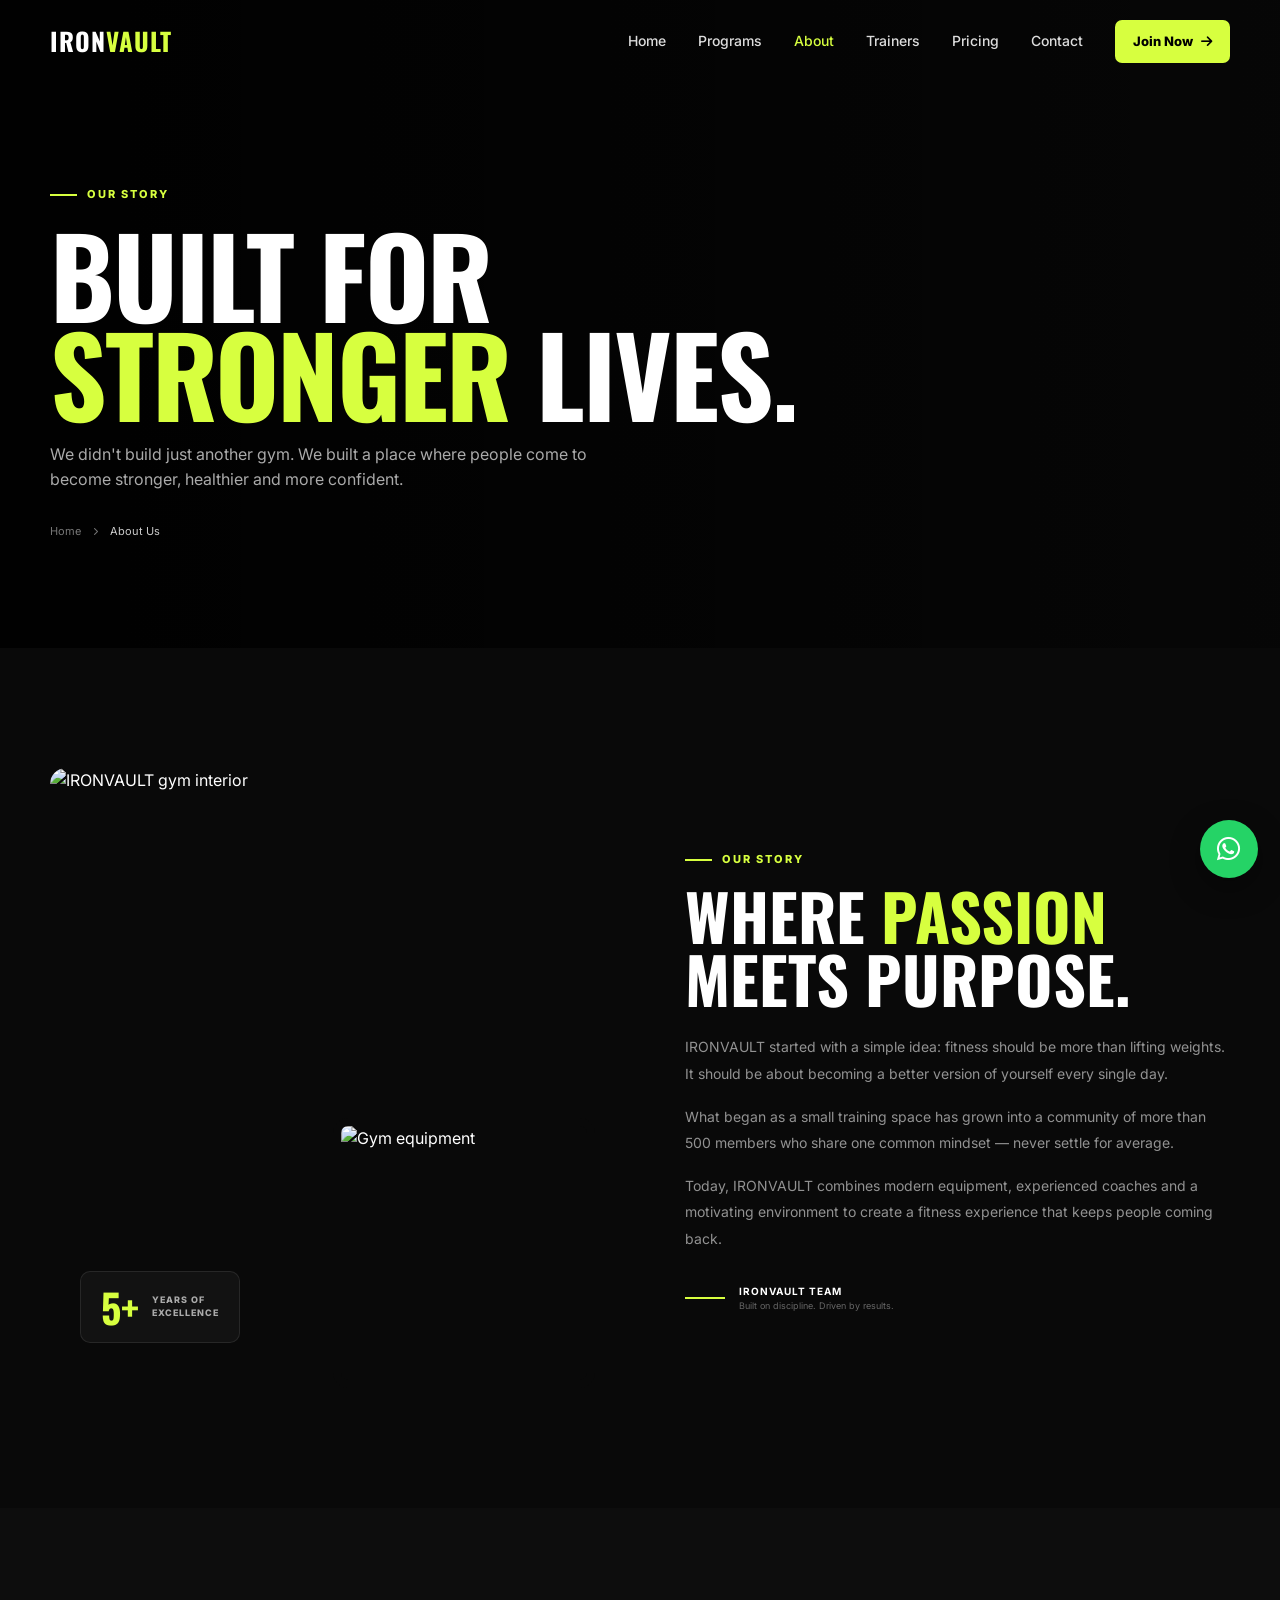
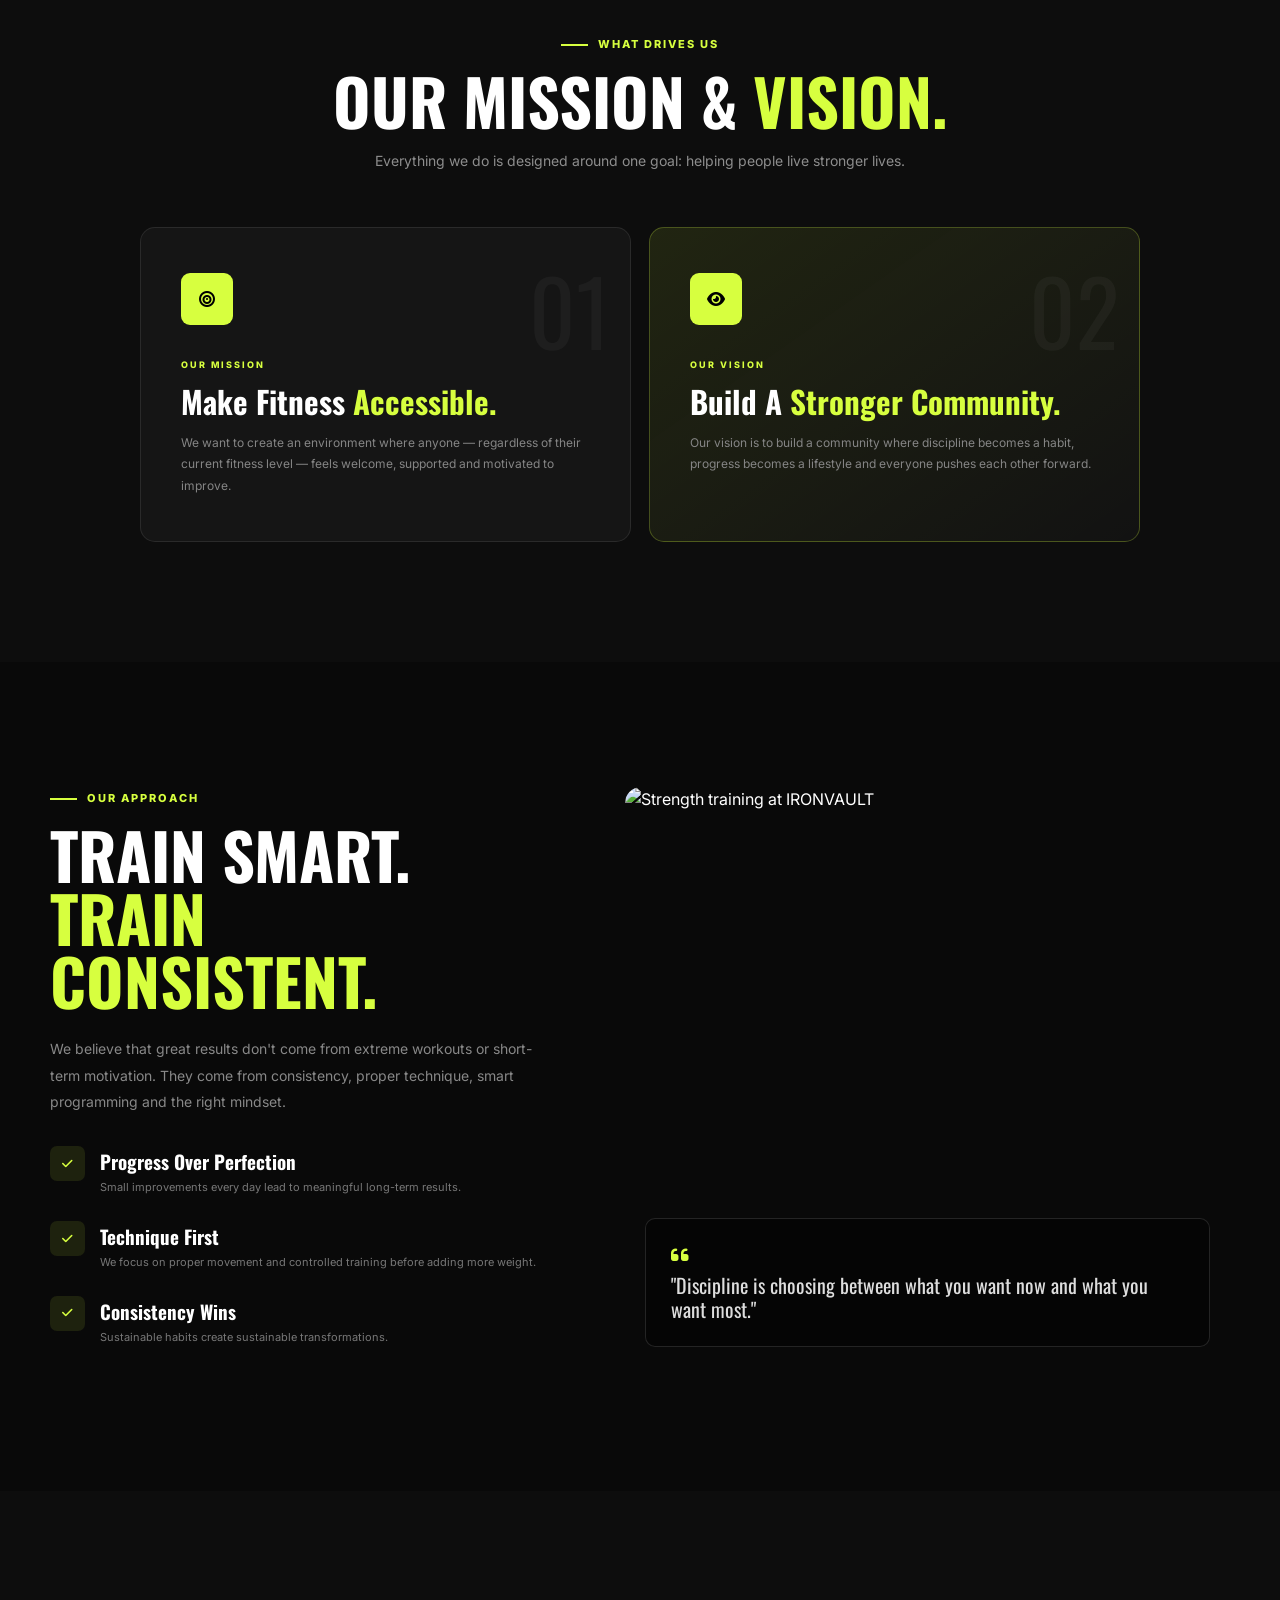
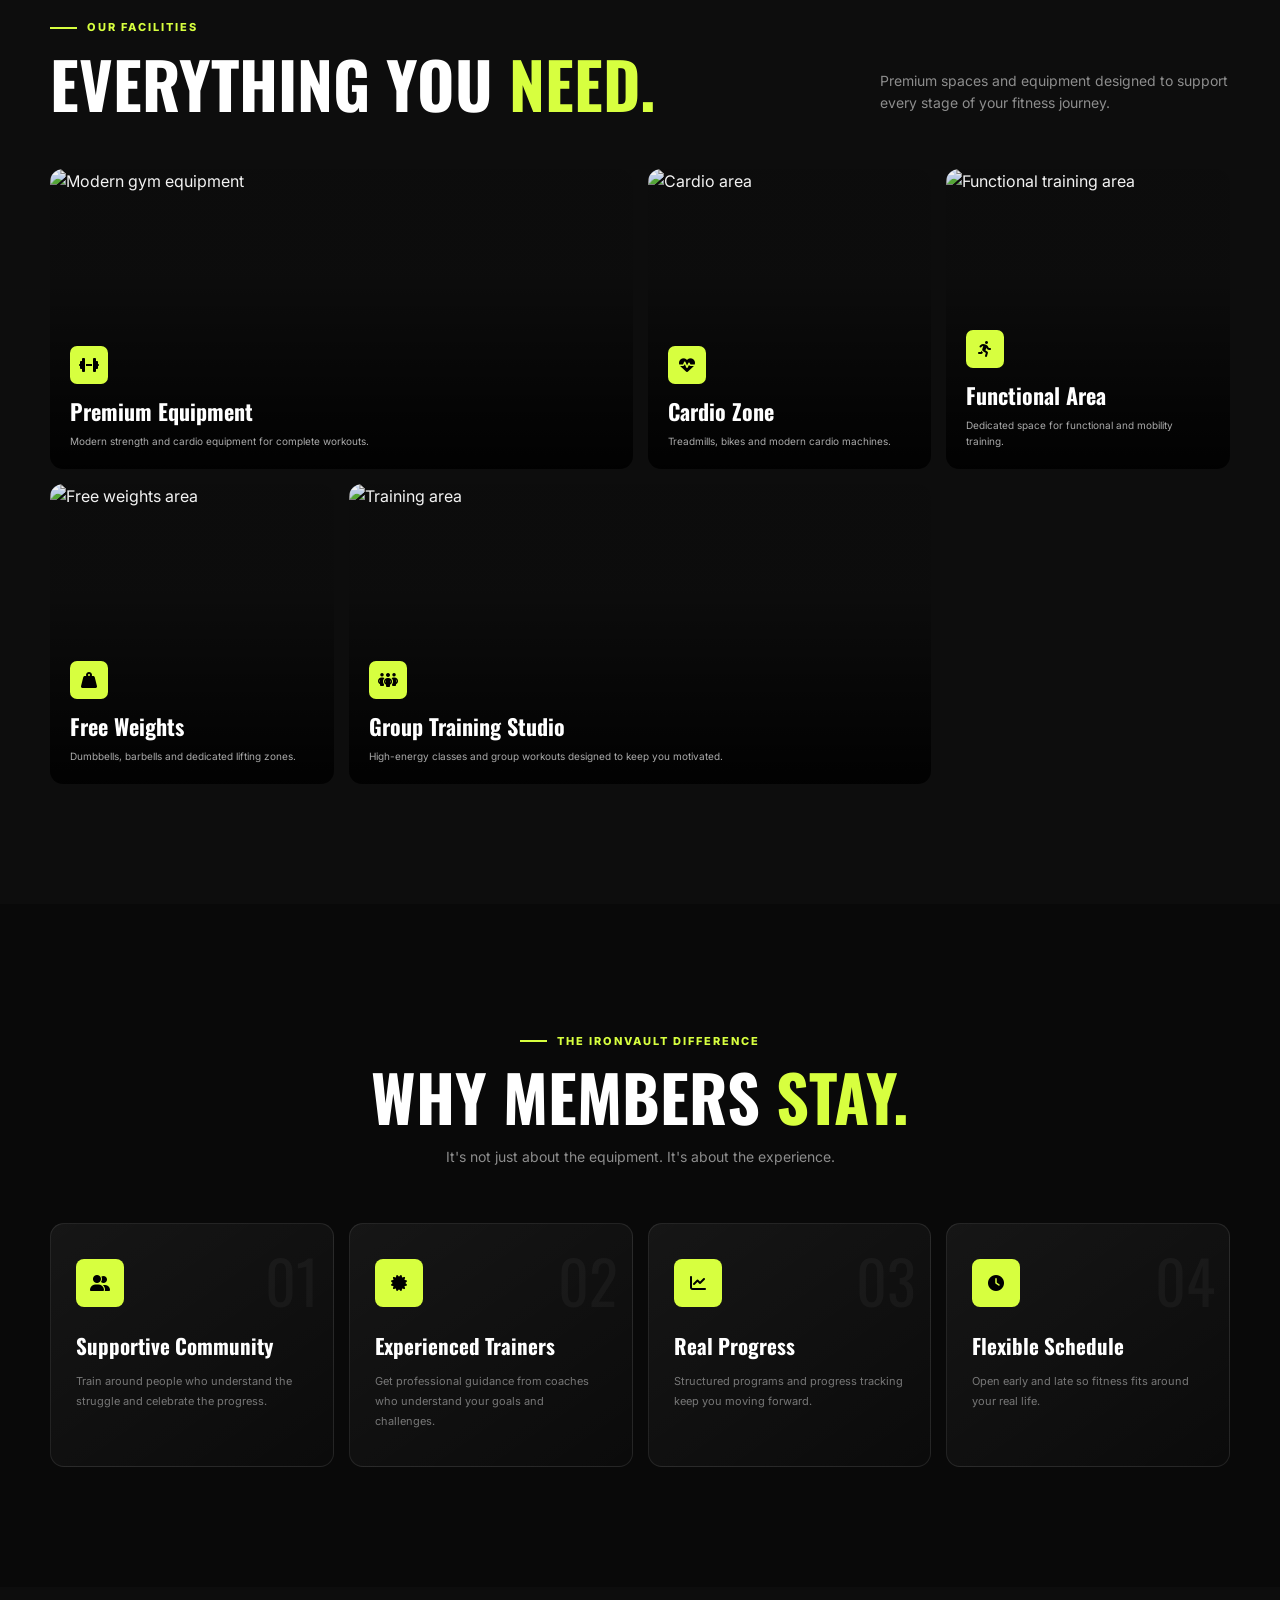
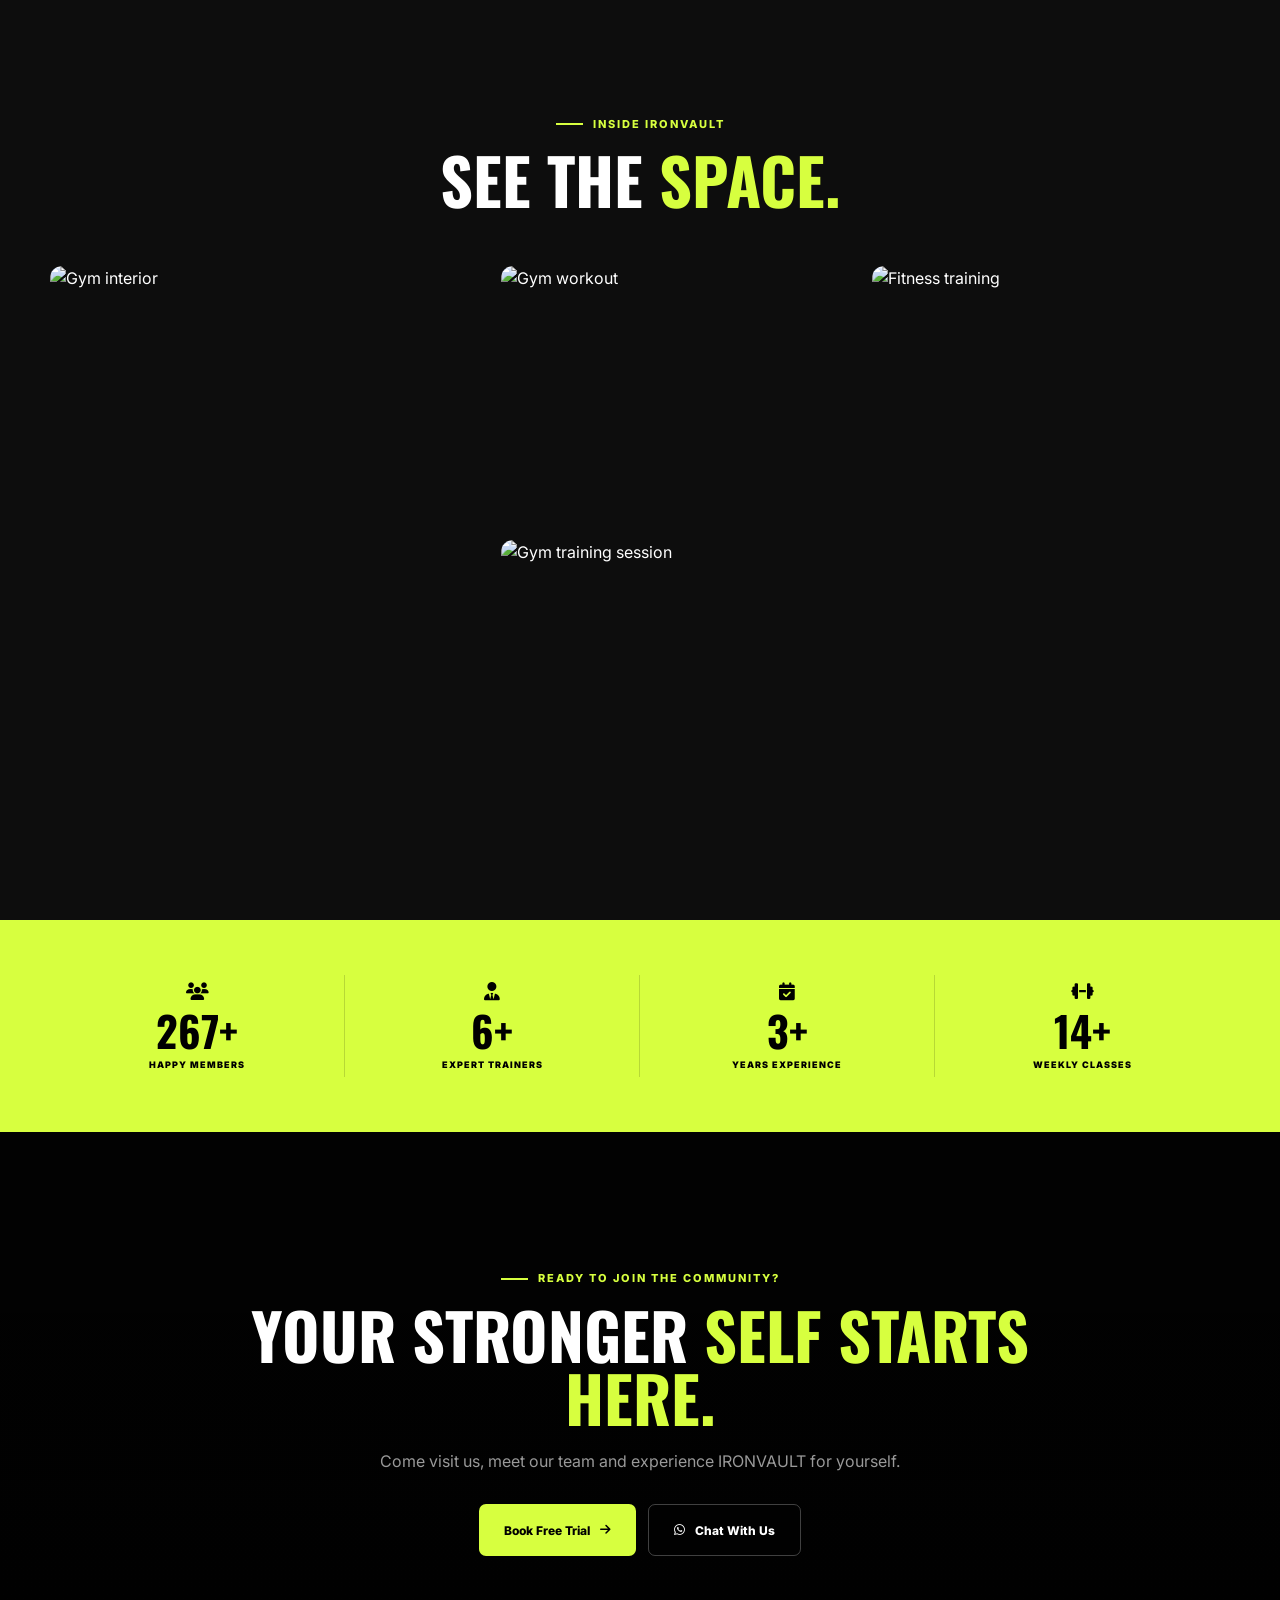
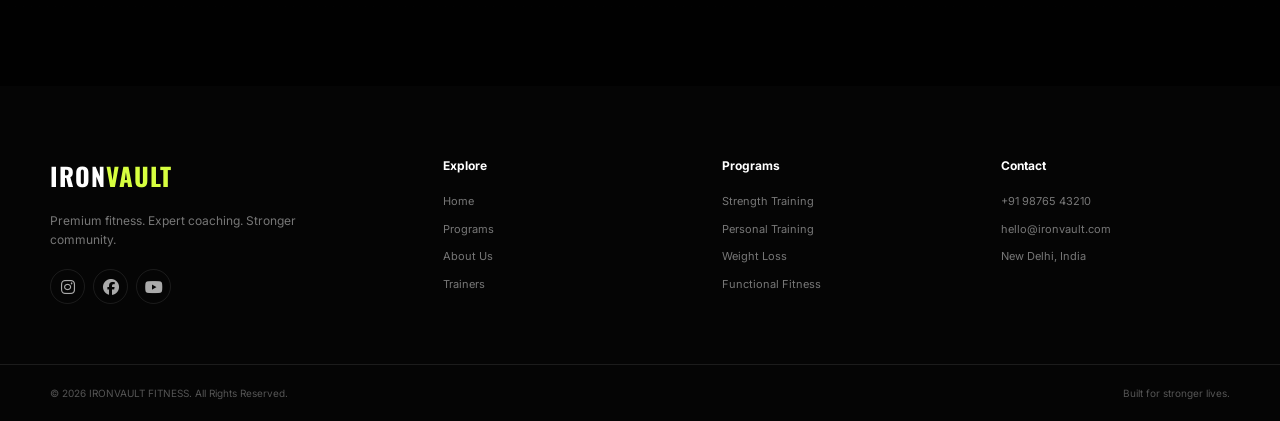
==== about.html @ e95bef82 "Add files via upload" ====
<!DOCTYPE html>
<html lang="en">

<head>
    <meta charset="UTF-8">
    <meta name="viewport" content="width=device-width, initial-scale=1.0">

    <meta name="description"
        content="Learn about IRONVAULT Fitness, our mission, training philosophy, premium facilities and the community behind our gym.">

    <title>About Us | IRONVAULT FITNESS</title>

    <!-- Google Fonts -->
    <link rel="preconnect" href="https://fonts.googleapis.com">
    <link rel="preconnect" href="https://fonts.gstatic.com" crossorigin>

    <link
        href="https://fonts.googleapis.com/css2?family=Inter:wght@400;500;600;700;800;900&family=Oswald:wght@400;500;600;700&display=swap"
        rel="stylesheet">

    <!-- Font Awesome -->
    <link
        rel="stylesheet"
        href="https://cdnjs.cloudflare.com/ajax/libs/font-awesome/6.5.2/css/all.min.css">

    <link rel="stylesheet" href="about.css">
</head>

<body>

    <!-- ================= NAVBAR ================= -->

    <header class="navbar" id="navbar">

        <div class="container nav-container">

            <a href="index.html" class="logo">
                IRON<span>VAULT</span>
            </a>

            <nav class="nav-links" id="navLinks">

                <a href="index.html">Home</a>
                <a href="/about/program/programs.html">Programs</a>
                <a href="/about/about.html" class="active">About</a>
                <a href="/about/program/trainers/trainers.html">Trainers</a>
                <a href="/about/program/membership/membership.html">Pricing</a>
                <a href="/about/program/trainers/contact/contact.html">Contact</a>

                <a href="/about/program/trainers/contact/contact.html" class="nav-cta">
                    Join Now
                    <i class="fa-solid fa-arrow-right"></i>
                </a>

            </nav>

            <button class="menu-btn" id="menuBtn" aria-label="Open menu">
                <i class="fa-solid fa-bars"></i>
            </button>

        </div>

    </header>


    <main>

        <!-- ================= PAGE HERO ================= -->

        <section class="page-hero">

            <div class="page-hero-bg"></div>

            <div class="container page-hero-content reveal">

                <span class="section-label">
                    OUR STORY
                </span>

                <h1>
                    BUILT FOR
                    <span>STRONGER</span>
                    LIVES.
                </h1>

                <p>
                    We didn't build just another gym.
                    We built a place where people come to become
                    stronger, healthier and more confident.
                </p>

                <div class="breadcrumb">

                    <a href="index.html">Home</a>

                    <i class="fa-solid fa-chevron-right"></i>

                    <span>About Us</span>

                </div>

            </div>

        </section>


        <!-- ================= OUR STORY ================= -->

        <section class="story section">

            <div class="container story-grid">

                <div class="story-images reveal">

                    <div class="story-image-main">

                        <img
                            src="https://images.unsplash.com/photo-1534438327276-14e5300c3a48?auto=format&fit=crop&w=1000&q=85"
                            alt="IRONVAULT gym interior"
                            loading="lazy">

                    </div>

                    <div class="story-image-small">

                        <img
                            src="https://images.unsplash.com/photo-1571902943202-507ec2618e8f?auto=format&fit=crop&w=700&q=80"
                            alt="Gym equipment"
                            loading="lazy">

                    </div>

                    <div class="experience-card">

                        <strong>5+</strong>

                        <span>
                            YEARS OF<br>
                            EXCELLENCE
                        </span>

                    </div>

                </div>


                <div class="story-content reveal">

                    <span class="section-label">
                        OUR STORY
                    </span>

                    <h2>
                        WHERE
                        <span>PASSION</span>
                        MEETS PURPOSE.
                    </h2>

                    <p>
                        IRONVAULT started with a simple idea:
                        fitness should be more than lifting weights.
                        It should be about becoming a better version
                        of yourself every single day.
                    </p>

                    <p>
                        What began as a small training space has grown
                        into a community of more than 500 members who
                        share one common mindset — never settle for
                        average.
                    </p>

                    <p>
                        Today, IRONVAULT combines modern equipment,
                        experienced coaches and a motivating environment
                        to create a fitness experience that keeps people
                        coming back.
                    </p>

                    <div class="story-signature">

                        <div class="signature-line"></div>

                        <div>
                            <strong>IRONVAULT TEAM</strong>
                            <span>Built on discipline. Driven by results.</span>
                        </div>

                    </div>

                </div>

            </div>

        </section>


        <!-- ================= MISSION ================= -->

        <section class="mission section">

            <div class="container">

                <div class="section-heading centered reveal">

                    <span class="section-label">
                        WHAT DRIVES US
                    </span>

                    <h2>
                        OUR MISSION &
                        <span>VISION.</span>
                    </h2>

                    <p>
                        Everything we do is designed around one goal:
                        helping people live stronger lives.
                    </p>

                </div>


                <div class="mission-grid">

                    <div class="mission-card reveal">

                        <div class="mission-number">
                            01
                        </div>

                        <div class="mission-icon">
                            <i class="fa-solid fa-bullseye"></i>
                        </div>

                        <span>OUR MISSION</span>

                        <h3>
                            Make Fitness
                            <em>Accessible.</em>
                        </h3>

                        <p>
                            We want to create an environment where
                            anyone — regardless of their current fitness
                            level — feels welcome, supported and motivated
                            to improve.
                        </p>

                    </div>


                    <div class="mission-card featured reveal">

                        <div class="mission-number">
                            02
                        </div>

                        <div class="mission-icon">
                            <i class="fa-solid fa-eye"></i>
                        </div>

                        <span>OUR VISION</span>

                        <h3>
                            Build A
                            <em>Stronger Community.</em>
                        </h3>

                        <p>
                            Our vision is to build a community where
                            discipline becomes a habit, progress becomes
                            a lifestyle and everyone pushes each other
                            forward.
                        </p>

                    </div>

                </div>

            </div>

        </section>


        <!-- ================= PHILOSOPHY ================= -->

        <section class="philosophy section">

            <div class="container philosophy-grid">

                <div class="philosophy-content reveal">

                    <span class="section-label">
                        OUR APPROACH
                    </span>

                    <h2>
                        TRAIN SMART.
                        <span>TRAIN CONSISTENT.</span>
                    </h2>

                    <p>
                        We believe that great results don't come from
                        extreme workouts or short-term motivation.
                        They come from consistency, proper technique,
                        smart programming and the right mindset.
                    </p>

                    <div class="philosophy-points">

                        <div class="philosophy-point">

                            <div class="point-icon">
                                <i class="fa-solid fa-check"></i>
                            </div>

                            <div>
                                <h3>Progress Over Perfection</h3>

                                <p>
                                    Small improvements every day lead
                                    to meaningful long-term results.
                                </p>
                            </div>

                        </div>


                        <div class="philosophy-point">

                            <div class="point-icon">
                                <i class="fa-solid fa-check"></i>
                            </div>

                            <div>
                                <h3>Technique First</h3>

                                <p>
                                    We focus on proper movement and
                                    controlled training before adding
                                    more weight.
                                </p>
                            </div>

                        </div>


                        <div class="philosophy-point">

                            <div class="point-icon">
                                <i class="fa-solid fa-check"></i>
                            </div>

                            <div>
                                <h3>Consistency Wins</h3>

                                <p>
                                    Sustainable habits create sustainable
                                    transformations.
                                </p>
                            </div>

                        </div>

                    </div>

                </div>


                <div class="philosophy-image reveal">

                    <img
                        src="https://images.unsplash.com/photo-1581009146145-b5ef050c2e1e?auto=format&fit=crop&w=1000&q=85"
                        alt="Strength training at IRONVAULT"
                        loading="lazy">

                    <div class="image-quote">

                        <i class="fa-solid fa-quote-left"></i>

                        <p>
                            "Discipline is choosing between what you
                            want now and what you want most."
                        </p>

                    </div>

                </div>

            </div>

        </section>


        <!-- ================= FACILITIES ================= -->

        <section class="facilities section">

            <div class="container">

                <div class="section-heading reveal">

                    <div>

                        <span class="section-label">
                            OUR FACILITIES
                        </span>

                        <h2>
                            EVERYTHING YOU
                            <span>NEED.</span>
                        </h2>

                    </div>

                    <p>
                        Premium spaces and equipment designed to
                        support every stage of your fitness journey.
                    </p>

                </div>


                <div class="facility-grid">

                    <div class="facility-card large reveal">

                        <img
                            src="https://images.unsplash.com/photo-1593079831268-3381b0db4a77?auto=format&fit=crop&w=1000&q=85"
                            alt="Modern gym equipment"
                            loading="lazy">

                        <div class="facility-overlay">

                            <div class="facility-icon">
                                <i class="fa-solid fa-dumbbell"></i>
                            </div>

                            <h3>Premium Equipment</h3>

                            <p>
                                Modern strength and cardio equipment
                                for complete workouts.
                            </p>

                        </div>

                    </div>


                    <div class="facility-card reveal">

                        <img
                            src="https://images.unsplash.com/photo-1576678927484-cc907957088c?auto=format&fit=crop&w=800&q=80"
                            alt="Cardio area"
                            loading="lazy">

                        <div class="facility-overlay">

                            <div class="facility-icon">
                                <i class="fa-solid fa-heart-pulse"></i>
                            </div>

                            <h3>Cardio Zone</h3>

                            <p>
                                Treadmills, bikes and modern cardio machines.
                            </p>

                        </div>

                    </div>


                    <div class="facility-card reveal">

                        <img
                            src="https://images.unsplash.com/photo-1540497077202-7c8a3999166f?auto=format&fit=crop&w=800&q=80"
                            alt="Functional training area"
                            loading="lazy">

                        <div class="facility-overlay">

                            <div class="facility-icon">
                                <i class="fa-solid fa-person-running"></i>
                            </div>

                            <h3>Functional Area</h3>

                            <p>
                                Dedicated space for functional and mobility training.
                            </p>

                        </div>

                    </div>


                    <div class="facility-card reveal">

                        <img
                            src="https://images.unsplash.com/photo-1571902943202-507ec2618e8f?auto=format&fit=crop&w=800&q=80"
                            alt="Free weights area"
                            loading="lazy">

                        <div class="facility-overlay">

                            <div class="facility-icon">
                                <i class="fa-solid fa-weight-hanging"></i>
                            </div>

                            <h3>Free Weights</h3>

                            <p>
                                Dumbbells, barbells and dedicated lifting zones.
                            </p>

                        </div>

                    </div>


                    <div class="facility-card large reveal">

                        <img
                            src="https://images.unsplash.com/photo-1571019614242-c5c5dee9f50b?auto=format&fit=crop&w=1000&q=85"
                            alt="Training area"
                            loading="lazy">

                        <div class="facility-overlay">

                            <div class="facility-icon">
                                <i class="fa-solid fa-people-group"></i>
                            </div>

                            <h3>Group Training Studio</h3>

                            <p>
                                High-energy classes and group workouts
                                designed to keep you motivated.
                            </p>

                        </div>

                    </div>

                </div>

            </div>

        </section>


        <!-- ================= WHY MEMBERS CHOOSE US ================= -->

        <section class="why-us section">

            <div class="container">

                <div class="section-heading centered reveal">

                    <span class="section-label">
                        THE IRONVAULT DIFFERENCE
                    </span>

                    <h2>
                        WHY MEMBERS
                        <span>STAY.</span>
                    </h2>

                    <p>
                        It's not just about the equipment.
                        It's about the experience.
                    </p>

                </div>


                <div class="why-grid">

                    <div class="why-card reveal">

                        <div class="why-number">
                            01
                        </div>

                        <div class="why-icon">
                            <i class="fa-solid fa-user-group"></i>
                        </div>

                        <h3>Supportive Community</h3>

                        <p>
                            Train around people who understand the
                            struggle and celebrate the progress.
                        </p>

                    </div>


                    <div class="why-card reveal">

                        <div class="why-number">
                            02
                        </div>

                        <div class="why-icon">
                            <i class="fa-solid fa-certificate"></i>
                        </div>

                        <h3>Experienced Trainers</h3>

                        <p>
                            Get professional guidance from coaches who
                            understand your goals and challenges.
                        </p>

                    </div>


                    <div class="why-card reveal">

                        <div class="why-number">
                            03
                        </div>

                        <div class="why-icon">
                            <i class="fa-solid fa-chart-line"></i>
                        </div>

                        <h3>Real Progress</h3>

                        <p>
                            Structured programs and progress tracking
                            keep you moving forward.
                        </p>

                    </div>


                    <div class="why-card reveal">

                        <div class="why-number">
                            04
                        </div>

                        <div class="why-icon">
                            <i class="fa-solid fa-clock"></i>
                        </div>

                        <h3>Flexible Schedule</h3>

                        <p>
                            Open early and late so fitness fits around
                            your real life.
                        </p>

                    </div>

                </div>

            </div>

        </section>


        <!-- ================= IMAGE SHOWCASE ================= -->

        <section class="showcase section">

            <div class="container">

                <div class="section-heading centered reveal">

                    <span class="section-label">
                        INSIDE IRONVAULT
                    </span>

                    <h2>
                        SEE THE
                        <span>SPACE.</span>
                    </h2>

                </div>


                <div class="showcase-grid">

                    <div class="showcase-item tall reveal">

                        <img
                            src="https://images.unsplash.com/photo-1534438327276-14e5300c3a48?auto=format&fit=crop&w=900&q=80"
                            alt="Gym interior"
                            loading="lazy">

                    </div>

                    <div class="showcase-item reveal">

                        <img
                            src="https://images.unsplash.com/photo-1599058917212-d750089bc07e?auto=format&fit=crop&w=900&q=80"
                            alt="Gym workout"
                            loading="lazy">

                    </div>

                    <div class="showcase-item reveal">

                        <img
                            src="https://images.unsplash.com/photo-1583454110551-21f2fa2afe61?auto=format&fit=crop&w=900&q=80"
                            alt="Fitness training"
                            loading="lazy">

                    </div>

                    <div class="showcase-item wide reveal">

                        <img
                            src="https://images.unsplash.com/photo-1546483875-ad9014c88eba?auto=format&fit=crop&w=1200&q=80"
                            alt="Gym training session"
                            loading="lazy">

                    </div>

                </div>

            </div>

        </section>


        <!-- ================= STATS ================= -->

        <section class="about-stats">

            <div class="container about-stats-grid">

                <div class="about-stat reveal">

                    <i class="fa-solid fa-users"></i>

                    <strong>
                        <span class="counter" data-target="500">0</span>+
                    </strong>

                    <span>Happy Members</span>

                </div>


                <div class="about-stat reveal">

                    <i class="fa-solid fa-user-tie"></i>

                    <strong>
                        <span class="counter" data-target="10">0</span>+
                    </strong>

                    <span>Expert Trainers</span>

                </div>


                <div class="about-stat reveal">

                    <i class="fa-solid fa-calendar-check"></i>

                    <strong>
                        <span class="counter" data-target="5">0</span>+
                    </strong>

                    <span>Years Experience</span>

                </div>


                <div class="about-stat reveal">

                    <i class="fa-solid fa-dumbbell"></i>

                    <strong>
                        <span class="counter" data-target="25">0</span>+
                    </strong>

                    <span>Weekly Classes</span>

                </div>

            </div>

        </section>


        <!-- ================= FINAL CTA ================= -->

        <section class="final-cta">

            <div class="container final-content reveal">

                <span class="section-label">
                    READY TO JOIN THE COMMUNITY?
                </span>

                <h2>
                    YOUR STRONGER
                    <span>SELF STARTS HERE.</span>
                </h2>

                <p>
                    Come visit us, meet our team and experience
                    IRONVAULT for yourself.
                </p>

                <div class="cta-buttons">

                    <a href="/about/program/trainers/contact/contact.html" class="btn btn-primary">
                        Book Free Trial
                        <i class="fa-solid fa-arrow-right"></i>
                    </a>

                    <a
                        href="https://wa.me/919876543210?text=Hi%20IRONVAULT,%20I%20want%20to%20know%20more%20about%20the%20gym."
                        target="_blank"
                        class="btn btn-outline">

                        <i class="fa-brands fa-whatsapp"></i>
                        Chat With Us

                    </a>

                </div>

            </div>

        </section>

    </main>


    <!-- ================= FOOTER ================= -->

    <footer>

        <div class="container footer-grid">

            <div class="footer-brand">

                <a href="index.html" class="logo">
                    IRON<span>VAULT</span>
                </a>

                <p>
                    Premium fitness. Expert coaching.
                    Stronger community.
                </p>

                <div class="social-links">

                    <a href="#">
                        <i class="fa-brands fa-instagram"></i>
                    </a>

                    <a href="#">
                        <i class="fa-brands fa-facebook"></i>
                    </a>

                    <a href="#">
                        <i class="fa-brands fa-youtube"></i>
                    </a>

                </div>

            </div>


            <div class="footer-column">

                <h4>Explore</h4>

                <a href="index.html">Home</a>
                <a href="/about/program/programs.html">Programs</a>
                <a href="/about/about.html">About Us</a>
                <a href="/about/program/trainers/trainers.html">Trainers</a>

            </div>


            <div class="footer-column">

                <h4>Programs</h4>

                <a href="index.html#programs">Strength Training</a>
                <a href="index.html#programs">Personal Training</a>
                <a href="index.html#programs">Weight Loss</a>
                <a href="index.html#programs">Functional Fitness</a>

            </div>


            <div class="footer-column">

                <h4>Contact</h4>

                <a href="tel:+919876543210">
                    +91 98765 43210
                </a>

                <a href="mailto:hello@ironvault.com">
                    hello@ironvault.com
                </a>

                <span>
                    New Delhi, India
                </span>

            </div>

        </div>


        <div class="footer-bottom">

            <div class="container">

                <p>
                    © 2026 IRONVAULT FITNESS. All Rights Reserved.
                </p>

                <p>
                    Built for stronger lives.
                </p>

            </div>

        </div>

    </footer>


    <!-- ================= WHATSAPP ================= -->

    <a
        href="https://wa.me/919876543210?text=Hi%20IRONVAULT,%20I%20want%20to%20know%20more."
        target="_blank"
        class="whatsapp-btn"
        aria-label="Chat on WhatsApp">

        <i class="fa-brands fa-whatsapp"></i>

    </a>


    <script src="about.js"></script>

</body>

</html>
---- about.css ----
/* =========================================
   ROOT
========================================= */

:root {
    --bg: #090909;
    --bg-2: #0d0d0d;
    --card: #151515;

    --text: #ffffff;
    --muted: #8d8d8d;

    --accent: #d7ff3f;

    --border: rgba(255,255,255,0.09);

    --container: 1180px;

    --transition: .35s ease;
}


/* =========================================
   RESET
========================================= */

* {
    margin: 0;
    padding: 0;
    box-sizing: border-box;
}

html {
    scroll-behavior: smooth;
}

body {
    background: var(--bg);
    color: var(--text);

    font-family: "Inter", sans-serif;

    line-height: 1.6;

    overflow-x: hidden;
}

img {
    display: block;
    width: 100%;
}

a {
    color: inherit;
    text-decoration: none;
}

button {
    font: inherit;
}

.container {
    width: min(100% - 40px, var(--container));
    margin-inline: auto;
}

.section {
    padding: 120px 0;
}


/* =========================================
   NAVBAR
========================================= */

.navbar {
    position: fixed;

    top: 0;
    left: 0;

    width: 100%;

    z-index: 1000;

    padding: 20px 0;

    transition: var(--transition);
}

.navbar.scrolled {
    padding: 13px 0;

    background: rgba(9,9,9,.92);

    border-bottom: 1px solid var(--border);

    backdrop-filter: blur(18px);
}

.nav-container {
    display: flex;
    align-items: center;
    justify-content: space-between;
}

.logo {
    font-family: "Oswald", sans-serif;

    font-size: 25px;
    font-weight: 700;

    letter-spacing: 1px;
}

.logo span {
    color: var(--accent);
}

.nav-links {
    display: flex;
    align-items: center;

    gap: 32px;
}

.nav-links > a:not(.nav-cta) {
    color: #ddd;

    font-size: 14px;
    font-weight: 500;

    transition: var(--transition);
}

.nav-links > a:not(.nav-cta):hover,
.nav-links > a.active {
    color: var(--accent);
}

.nav-cta {
    display: flex;
    align-items: center;
    gap: 8px;

    padding: 11px 18px;

    background: var(--accent);
    color: #000;

    border-radius: 7px;

    font-size: 13px;
    font-weight: 800;

    transition: var(--transition);
}

.nav-cta:hover {
    background: #fff;
    transform: translateY(-2px);
}

.menu-btn {
    display: none;

    border: 0;
    background: transparent;

    color: white;

    font-size: 22px;

    cursor: pointer;
}


/* =========================================
   COMMON
========================================= */

.section-label {
    display: inline-flex;
    align-items: center;
    gap: 10px;

    color: var(--accent);

    font-size: 11px;
    font-weight: 800;

    letter-spacing: 2px;
}

.section-label::before {
    content: "";

    width: 27px;
    height: 2px;

    background: var(--accent);
}

.section-heading {
    display: flex;
    align-items: flex-end;
    justify-content: space-between;

    gap: 40px;

    margin-bottom: 55px;
}

.section-heading h2,
.story-content h2,
.philosophy-content h2,
.final-content h2 {
    margin-top: 15px;

    font-family: "Oswald", sans-serif;

    font-size: clamp(42px,5vw,65px);

    line-height: .98;
}

.section-heading h2 span,
.story-content h2 span,
.philosophy-content h2 span,
.final-content h2 span {
    color: var(--accent);
}

.section-heading > p {
    max-width: 350px;

    color: var(--muted);

    font-size: 14px;
}

.centered {
    display: block;

    max-width: 700px;

    margin-left: auto;
    margin-right: auto;

    text-align: center;
}

.centered h2 {
    margin-bottom: 18px;
}

.centered > p {
    max-width: 550px;

    margin: auto;
}


/* =========================================
   PAGE HERO
========================================= */

.page-hero {
    position: relative;

    min-height: 72vh;

    display: flex;
    align-items: center;

    overflow: hidden;
}

.page-hero-bg {
    position: absolute;
    inset: 0;

    background:
        linear-gradient(
            90deg,
            rgba(0,0,0,.95),
            rgba(0,0,0,.65),
            rgba(0,0,0,.3)
        ),
        url("https://images.unsplash.com/photo-1571902943202-507ec2618e8f?auto=format&fit=crop&w=1800&q=85")
        center / cover no-repeat;

    transform: scale(1.02);
}

.page-hero-content {
    position: relative;
    z-index: 2;

    padding-top: 70px;
}

.page-hero h1 {
    max-width: 850px;

    margin: 20px 0;

    font-family: "Oswald", sans-serif;

    font-size: clamp(60px,9vw,110px);

    line-height: .9;

    letter-spacing: -2px;
}

.page-hero h1 span {
    color: var(--accent);
}

.page-hero p {
    max-width: 600px;

    color: #aaa;

    font-size: 16px;
}

.breadcrumb {
    display: flex;
    align-items: center;
    gap: 12px;

    margin-top: 30px;

    color: #777;

    font-size: 11px;
}

.breadcrumb a:hover {
    color: var(--accent);
}

.breadcrumb i {
    font-size: 8px;
}

.breadcrumb span {
    color: #ccc;
}


/* =========================================
   STORY
========================================= */

.story-grid {
    display: grid;

    grid-template-columns: 1fr 1fr;

    gap: 90px;

    align-items: center;
}

.story-images {
    position: relative;

    min-height: 620px;
}

.story-image-main {
    position: absolute;

    top: 0;
    left: 0;

    width: 76%;
    height: 520px;

    overflow: hidden;

    border-radius: 16px;
}

.story-image-main img,
.story-image-small img {
    width: 100%;
    height: 100%;

    object-fit: cover;

    transition: transform .7s ease;
}

.story-images:hover img {
    transform: scale(1.04);
}

.story-image-small {
    position: absolute;

    right: 0;
    bottom: 0;

    width: 48%;
    height: 270px;

    overflow: hidden;

    border: 8px solid var(--bg);

    border-radius: 15px;
}

.experience-card {
    position: absolute;

    left: 30px;
    bottom: 45px;

    display: flex;
    align-items: center;
    gap: 13px;

    padding: 15px 20px;

    background: rgba(20,20,20,.9);

    border: 1px solid var(--border);

    border-radius: 10px;

    backdrop-filter: blur(15px);
}

.experience-card strong {
    color: var(--accent);

    font-family: "Oswald", sans-serif;

    font-size: 40px;

    line-height: 1;
}

.experience-card span {
    color: #aaa;

    font-size: 9px;
    font-weight: 800;

    line-height: 1.4;

    letter-spacing: 1px;
}

.story-content h2 {
    margin-bottom: 25px;
}

.story-content p {
    margin-bottom: 16px;

    color: #929292;

    font-size: 14px;

    line-height: 1.9;
}

.story-signature {
    display: flex;
    align-items: center;
    gap: 14px;

    margin-top: 30px;
}

.signature-line {
    width: 40px;
    height: 2px;

    background: var(--accent);
}

.story-signature strong,
.story-signature span {
    display: block;
}

.story-signature strong {
    font-size: 10px;
    letter-spacing: 1px;
}

.story-signature span {
    color: #666;
    font-size: 9px;
}


/* =========================================
   MISSION
========================================= */

.mission {
    background: var(--bg-2);
}

.mission-grid {
    display: grid;

    grid-template-columns: 1fr 1fr;

    gap: 18px;

    max-width: 1000px;

    margin: auto;
}

.mission-card {
    position: relative;

    padding: 45px 40px;

    overflow: hidden;

    background: var(--card);

    border: 1px solid var(--border);

    border-radius: 15px;

    transition: var(--transition);
}

.mission-card:hover {
    transform: translateY(-6px);

    border-color: rgba(215,255,63,.35);
}

.mission-card.featured {
    background:
        linear-gradient(
            145deg,
            rgba(215,255,63,.1),
            rgba(255,255,255,.025)
        );

    border-color: rgba(215,255,63,.25);
}

.mission-number {
    position: absolute;

    top: 10px;
    right: 20px;

    color: rgba(255,255,255,.04);

    font-family: "Oswald", sans-serif;

    font-size: 90px;
}

.mission-icon {
    width: 52px;
    height: 52px;

    display: grid;
    place-items: center;

    margin-bottom: 25px;

    background: var(--accent);

    color: #000;

    border-radius: 9px;
}

.mission-card > span {
    color: var(--accent);

    font-size: 9px;
    font-weight: 800;

    letter-spacing: 2px;
}

.mission-card h3 {
    max-width: 400px;

    margin: 10px 0 15px;

    font-family: "Oswald", sans-serif;

    font-size: 31px;

    line-height: 1;
}

.mission-card h3 em {
    color: var(--accent);

    font-style: normal;
}

.mission-card p {
    color: #858585;

    font-size: 12px;

    line-height: 1.8;
}


/* =========================================
   PHILOSOPHY
========================================= */

.philosophy-grid {
    display: grid;

    grid-template-columns: .9fr 1.1fr;

    gap: 80px;

    align-items: center;
}

.philosophy-content > p {
    max-width: 540px;

    margin: 25px 0;

    color: #888;

    font-size: 14px;

    line-height: 1.9;
}

.philosophy-points {
    margin-top: 30px;
}

.philosophy-point {
    display: flex;
    gap: 15px;

    margin-bottom: 24px;
}

.point-icon {
    flex-shrink: 0;

    width: 35px;
    height: 35px;

    display: grid;
    place-items: center;

    background: rgba(215,255,63,.1);

    color: var(--accent);

    border-radius: 7px;

    font-size: 12px;
}

.philosophy-point h3 {
    margin-bottom: 3px;

    font-family: "Oswald", sans-serif;

    font-size: 19px;
}

.philosophy-point p {
    color: #777;

    font-size: 11px;
}

.philosophy-image {
    position: relative;

    min-height: 580px;

    overflow: hidden;

    border-radius: 16px;
}

.philosophy-image > img {
    width: 100%;
    height: 100%;

    object-fit: cover;

    transition: transform .7s ease;
}

.philosophy-image:hover > img {
    transform: scale(1.04);
}

.image-quote {
    position: absolute;

    right: 20px;
    bottom: 20px;
    left: 20px;

    padding: 25px;

    background: rgba(5,5,5,.8);

    border: 1px solid rgba(255,255,255,.12);

    border-radius: 10px;

    backdrop-filter: blur(15px);
}

.image-quote i {
    margin-bottom: 8px;

    color: var(--accent);

    font-size: 20px;
}

.image-quote p {
    color: #ddd;

    font-family: "Oswald", sans-serif;

    font-size: 20px;

    line-height: 1.2;
}


/* =========================================
   FACILITIES
========================================= */

.facilities {
    background: var(--bg-2);
}

.facility-grid {
    display: grid;

    grid-template-columns: repeat(4, 1fr);

    grid-auto-rows: 300px;

    gap: 15px;
}

.facility-card {
    position: relative;

    overflow: hidden;

    border-radius: 13px;
}

.facility-card.large {
    grid-column: span 2;
}

.facility-card img {
    width: 100%;
    height: 100%;

    object-fit: cover;

    transition: transform .7s ease;
}

.facility-card:hover img {
    transform: scale(1.07);
}

.facility-card::after {
    content: "";

    position: absolute;

    inset: 0;

    background:
        linear-gradient(
            to top,
            rgba(0,0,0,.9),
            rgba(0,0,0,.05) 65%
        );
}

.facility-overlay {
    position: absolute;

    z-index: 2;

    right: 20px;
    bottom: 20px;
    left: 20px;
}

.facility-icon {
    width: 38px;
    height: 38px;

    display: grid;
    place-items: center;

    margin-bottom: 10px;

    background: var(--accent);

    color: #000;

    border-radius: 7px;
}

.facility-overlay h3 {
    margin-bottom: 4px;

    font-family: "Oswald", sans-serif;

    font-size: 22px;
}

.facility-overlay p {
    max-width: 400px;

    color: #aaa;

    font-size: 10px;
}


/* =========================================
   WHY US
========================================= */

.why-grid {
    display: grid;

    grid-template-columns: repeat(4, 1fr);

    gap: 15px;
}

.why-card {
    position: relative;

    padding: 35px 25px;

    background:
        linear-gradient(
            145deg,
            rgba(255,255,255,.055),
            rgba(255,255,255,.012)
        );

    border: 1px solid var(--border);

    border-radius: 14px;

    overflow: hidden;

    transition: var(--transition);
}

.why-card:hover {
    transform: translateY(-6px);

    border-color: rgba(215,255,63,.3);
}

.why-number {
    position: absolute;

    top: 8px;
    right: 14px;

    color: rgba(255,255,255,.04);

    font-family: "Oswald", sans-serif;

    font-size: 60px;
}

.why-icon {
    width: 48px;
    height: 48px;

    display: grid;
    place-items: center;

    margin-bottom: 22px;

    background: var(--accent);

    color: #000;

    border-radius: 8px;
}

.why-card h3 {
    margin-bottom: 9px;

    font-family: "Oswald", sans-serif;

    font-size: 21px;
}

.why-card p {
    color: #777;

    font-size: 11px;

    line-height: 1.8;
}


/* =========================================
   SHOWCASE
========================================= */

.showcase {
    background: var(--bg-2);
}

.showcase-grid {
    display: grid;

    grid-template-columns: 1.1fr .9fr .9fr;

    grid-auto-rows: 260px;

    gap: 14px;
}

.showcase-item {
    overflow: hidden;

    border-radius: 12px;
}

.showcase-item.tall {
    grid-row: span 2;
}

.showcase-item.wide {
    grid-column: span 2;
}

.showcase-item img {
    width: 100%;
    height: 100%;

    object-fit: cover;

    transition: transform .7s ease;
}

.showcase-item:hover img {
    transform: scale(1.06);
}


/* =========================================
   STATS
========================================= */

.about-stats {
    padding: 55px 0;

    background: var(--accent);

    color: #000;
}

.about-stats-grid {
    display: grid;

    grid-template-columns: repeat(4,1fr);
}

.about-stat {
    text-align: center;

    padding: 5px 20px;

    border-right: 1px solid rgba(0,0,0,.15);
}

.about-stat:last-child {
    border: 0;
}

.about-stat i {
    margin-bottom: 8px;

    font-size: 18px;
}

.about-stat strong {
    display: block;

    font-family: "Oswald", sans-serif;

    font-size: 42px;

    line-height: 1;
}

.about-stat > span {
    display: block;

    margin-top: 7px;

    font-size: 9px;
    font-weight: 900;

    text-transform: uppercase;

    letter-spacing: 1px;
}


/* =========================================
   FINAL CTA
========================================= */

.final-cta {
    position: relative;

    padding: 130px 0;

    text-align: center;

    background:
        linear-gradient(
            rgba(0,0,0,.8),
            rgba(0,0,0,.9)
        ),
        url("https://images.unsplash.com/photo-1534438327276-14e5300c3a48?auto=format&fit=crop&w=1800&q=85")
        center / cover no-repeat;
}

.final-content {
    position: relative;
    z-index: 2;
}

.final-content h2 {
    max-width: 850px;

    margin: 15px auto 20px;
}

.final-content > p {
    margin-bottom: 30px;

    color: #999;
}

.cta-buttons {
    display: flex;
    justify-content: center;

    gap: 12px;
}


/* =========================================
   BUTTONS
========================================= */

.btn {
    min-height: 52px;

    display: inline-flex;
    align-items: center;
    justify-content: center;

    gap: 10px;

    padding: 0 25px;

    border-radius: 7px;

    font-size: 12px;
    font-weight: 800;

    transition: var(--transition);
}

.btn-primary {
    background: var(--accent);

    color: #000;
}

.btn-primary:hover {
    background: #fff;

    transform: translateY(-3px);
}

.btn-outline {
    border: 1px solid rgba(255,255,255,.25);

    color: #fff;

    backdrop-filter: blur(10px);
}

.btn-outline:hover {
    color: var(--accent);

    border-color: var(--accent);
}


/* =========================================
   FOOTER
========================================= */

footer {
    background: #050505;

    padding-top: 70px;
}

.footer-grid {
    display: grid;

    grid-template-columns: 1.5fr 1fr 1fr 1fr;

    gap: 50px;

    padding-bottom: 60px;
}

.footer-brand p {
    max-width: 280px;

    margin: 15px 0 20px;

    color: #777;

    font-size: 12px;
}

.social-links {
    display: flex;

    gap: 8px;
}

.social-links a {
    width: 35px;
    height: 35px;

    display: grid;
    place-items: center;

    border: 1px solid var(--border);

    border-radius: 50%;

    color: #aaa;

    transition: var(--transition);
}

.social-links a:hover {
    background: var(--accent);

    color: #000;
}

.footer-column h4 {
    margin-bottom: 18px;

    font-size: 12px;
}

.footer-column a,
.footer-column span {
    display: block;

    margin-bottom: 10px;

    color: #777;

    font-size: 11px;

    transition: var(--transition);
}

.footer-column a:hover {
    color: var(--accent);
}

.footer-bottom {
    border-top: 1px solid var(--border);

    padding: 20px 0;
}

.footer-bottom .container {
    display: flex;

    justify-content: space-between;
}

.footer-bottom p {
    color: #555;

    font-size: 10px;
}


/* =========================================
   WHATSAPP
========================================= */

.whatsapp-btn {
    position: fixed;

    right: 22px;
    bottom: 22px;

    z-index: 999;

    width: 58px;
    height: 58px;

    display: grid;
    place-items: center;

    background: #25d366;

    color: #fff;

    border-radius: 50%;

    font-size: 27px;

    box-shadow: 0 10px 30px rgba(0,0,0,.4);

    transition: var(--transition);
}

.whatsapp-btn:hover {
    transform: translateY(-5px) scale(1.05);
}


/* =========================================
   REVEAL
========================================= */

.reveal {
    opacity: 0;

    transform: translateY(35px);

    transition:
        opacity .8s ease,
        transform .8s ease;
}

.reveal.show {
    opacity: 1;

    transform: translateY(0);
}


/* =========================================
   RESPONSIVE
========================================= */

@media (max-width: 1000px) {

    .nav-links {
        gap: 18px;
    }

    .why-grid {
        grid-template-columns: repeat(2,1fr);
    }

    .facility-grid {
        grid-template-columns: repeat(2,1fr);
    }

    .facility-card.large {
        grid-column: span 2;
    }

}


@media (max-width: 768px) {

    .container {
        width: min(100% - 28px, var(--container));
    }

    .section {
        padding: 80px 0;
    }


    /* NAV */

    .menu-btn {
        display: block;
    }

    .nav-links {
        position: absolute;

        top: calc(100% + 10px);

        left: 14px;
        right: 14px;

        display: flex;
        flex-direction: column;
        align-items: stretch;

        gap: 0;

        padding: 10px;

        background: rgba(18,18,18,.97);

        border: 1px solid var(--border);

        border-radius: 14px;

        backdrop-filter: blur(20px);

        opacity: 0;

        visibility: hidden;

        transform: translateY(-10px);

        transition: var(--transition);
    }

    .nav-links.active {
        opacity: 1;

        visibility: visible;

        transform: translateY(0);
    }

    .nav-links > a {
        padding: 13px 15px;
    }

    .nav-cta {
        justify-content: center;

        margin-top: 5px;
    }


    /* HERO */

    .page-hero {
        min-height: 68vh;
    }

    .page-hero h1 {
        font-size: clamp(55px,15vw,80px);
    }

    .page-hero p {
        font-size: 14px;
    }


    /* STORY */

    .story-grid,
    .philosophy-grid {
        grid-template-columns: 1fr;

        gap: 50px;
    }

    .story-images {
        min-height: 520px;
    }

    .story-image-main {
        height: 440px;
    }

    .story-image-small {
        height: 230px;
    }


    /* MISSION */

    .mission-grid {
        grid-template-columns: 1fr;
    }


    /* FACILITIES */

    .facility-grid {
        grid-template-columns: 1fr;

        grid-auto-rows: 280px;
    }

    .facility-card.large {
        grid-column: span 1;
    }


    /* WHY */

    .why-grid {
        grid-template-columns: 1fr;
    }


    /* PHILOSOPHY */

    .philosophy-image {
        min-height: 450px;
    }


    /* SHOWCASE */

    .showcase-grid {
        grid-template-columns: 1fr 1fr;

        grid-auto-rows: 220px;
    }

    .showcase-item.tall {
        grid-row: span 2;
    }

    .showcase-item.wide {
        grid-column: span 2;
    }


    /* STATS */

    .about-stats-grid {
        grid-template-columns: repeat(2,1fr);

        gap: 25px 0;
    }

    .about-stat:nth-child(2) {
        border: 0;
    }


    /* CTA */

    .cta-buttons {
        flex-direction: column;

        align-items: stretch;

        max-width: 400px;

        margin: auto;
    }


    /* FOOTER */

    .footer-grid {
        grid-template-columns: 1fr 1fr;

        gap: 35px 20px;
    }

}


@media (max-width: 480px) {

    .section {
        padding: 65px 0;
    }

    .section-heading h2,
    .story-content h2,
    .philosophy-content h2,
    .final-content h2 {
        font-size: 40px;
    }

    .page-hero h1 {
        font-size: 55px;
    }

    .story-images {
        min-height: 430px;
    }

    .story-image-main {
        width: 80%;
        height: 360px;
    }

    .story-image-small {
        width: 50%;
        height: 180px;
    }

    .experience-card {
        left: 10px;
        bottom: 20px;
    }

    .mission-card {
        padding: 35px 25px;
    }

    .facility-grid {
        grid-auto-rows: 260px;
    }

    .showcase-grid {
        grid-template-columns: 1fr;

        grid-auto-rows: 250px;
    }

    .showcase-item.tall {
        grid-row: span 1;
    }

    .showcase-item.wide {
        grid-column: span 1;
    }

    .about-stat strong {
        font-size: 36px;
    }

    .footer-grid {
        grid-template-columns: 1fr;
    }

    .footer-bottom .container {
        display: block;
    }

    .footer-bottom p + p {
        margin-top: 5px;
    }

    .whatsapp-btn {
        right: 15px;
        bottom: 15px;

        width: 52px;
        height: 52px;
    }

}
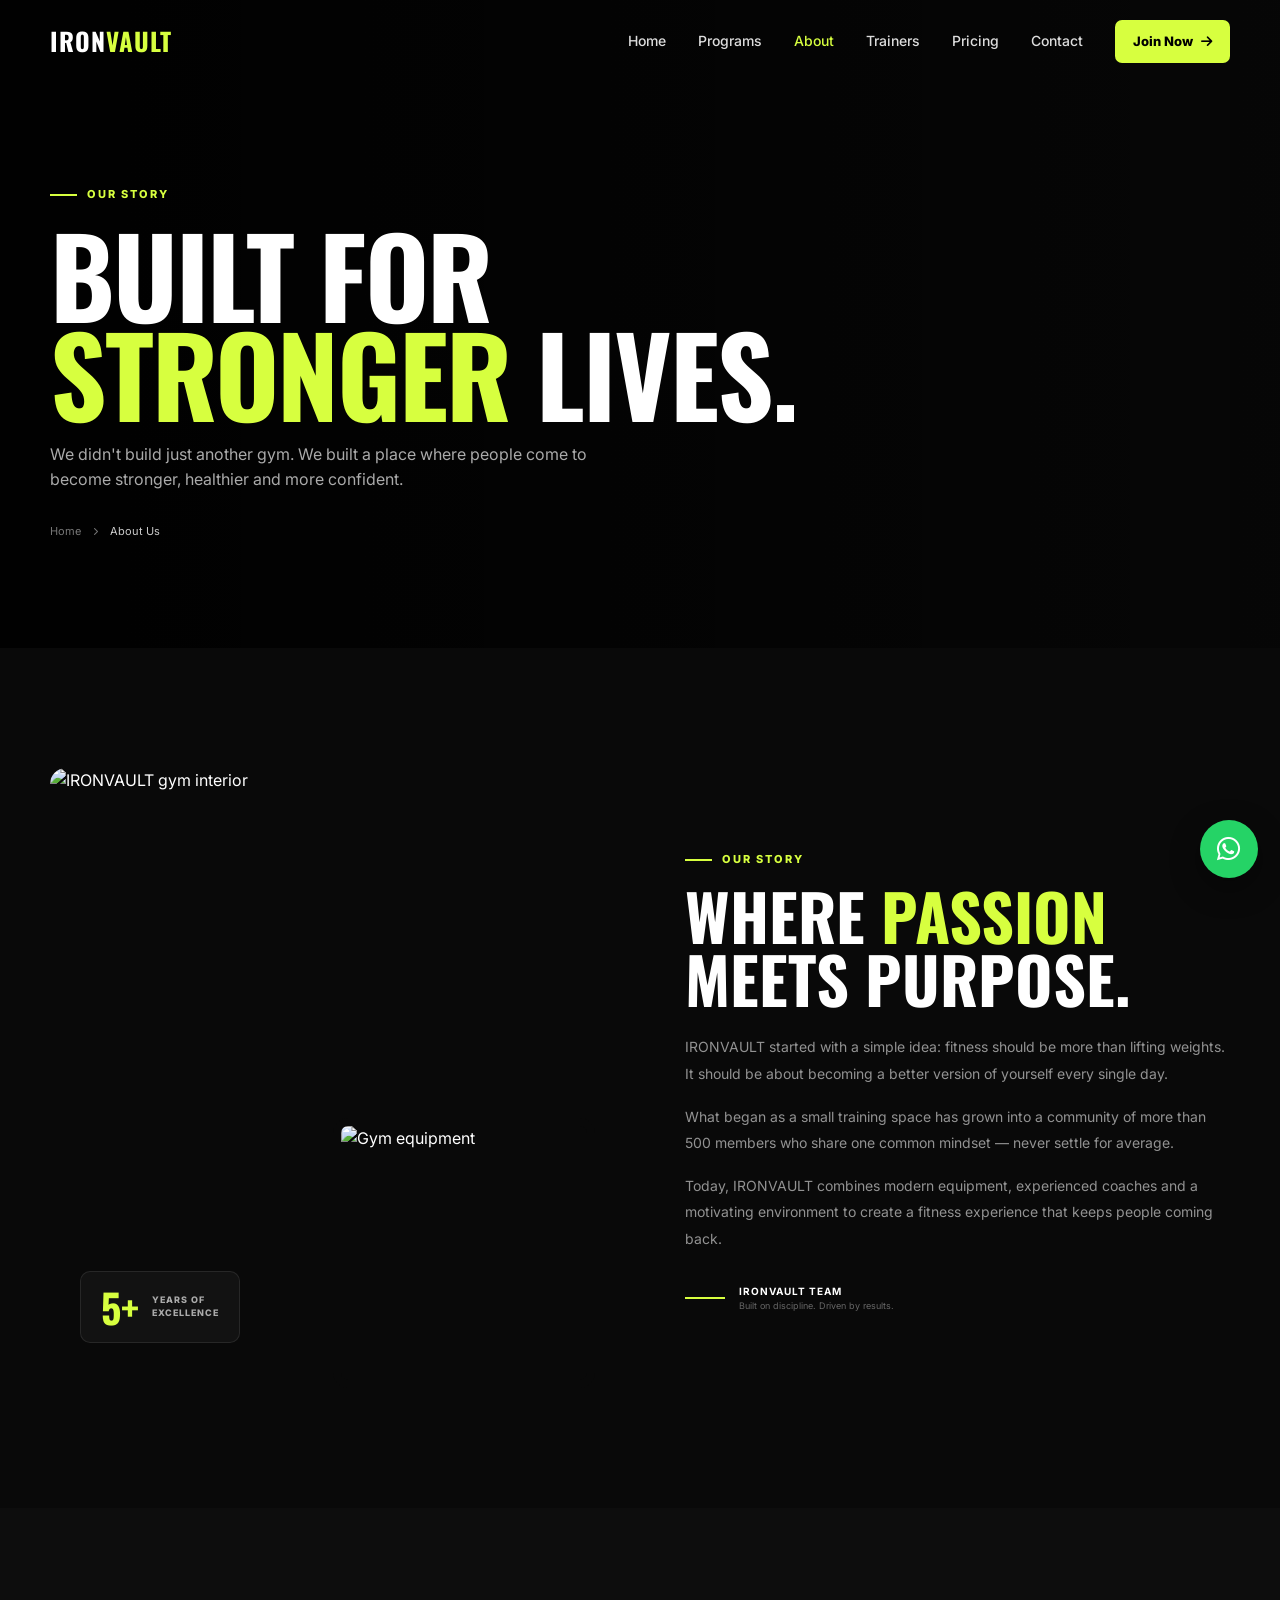
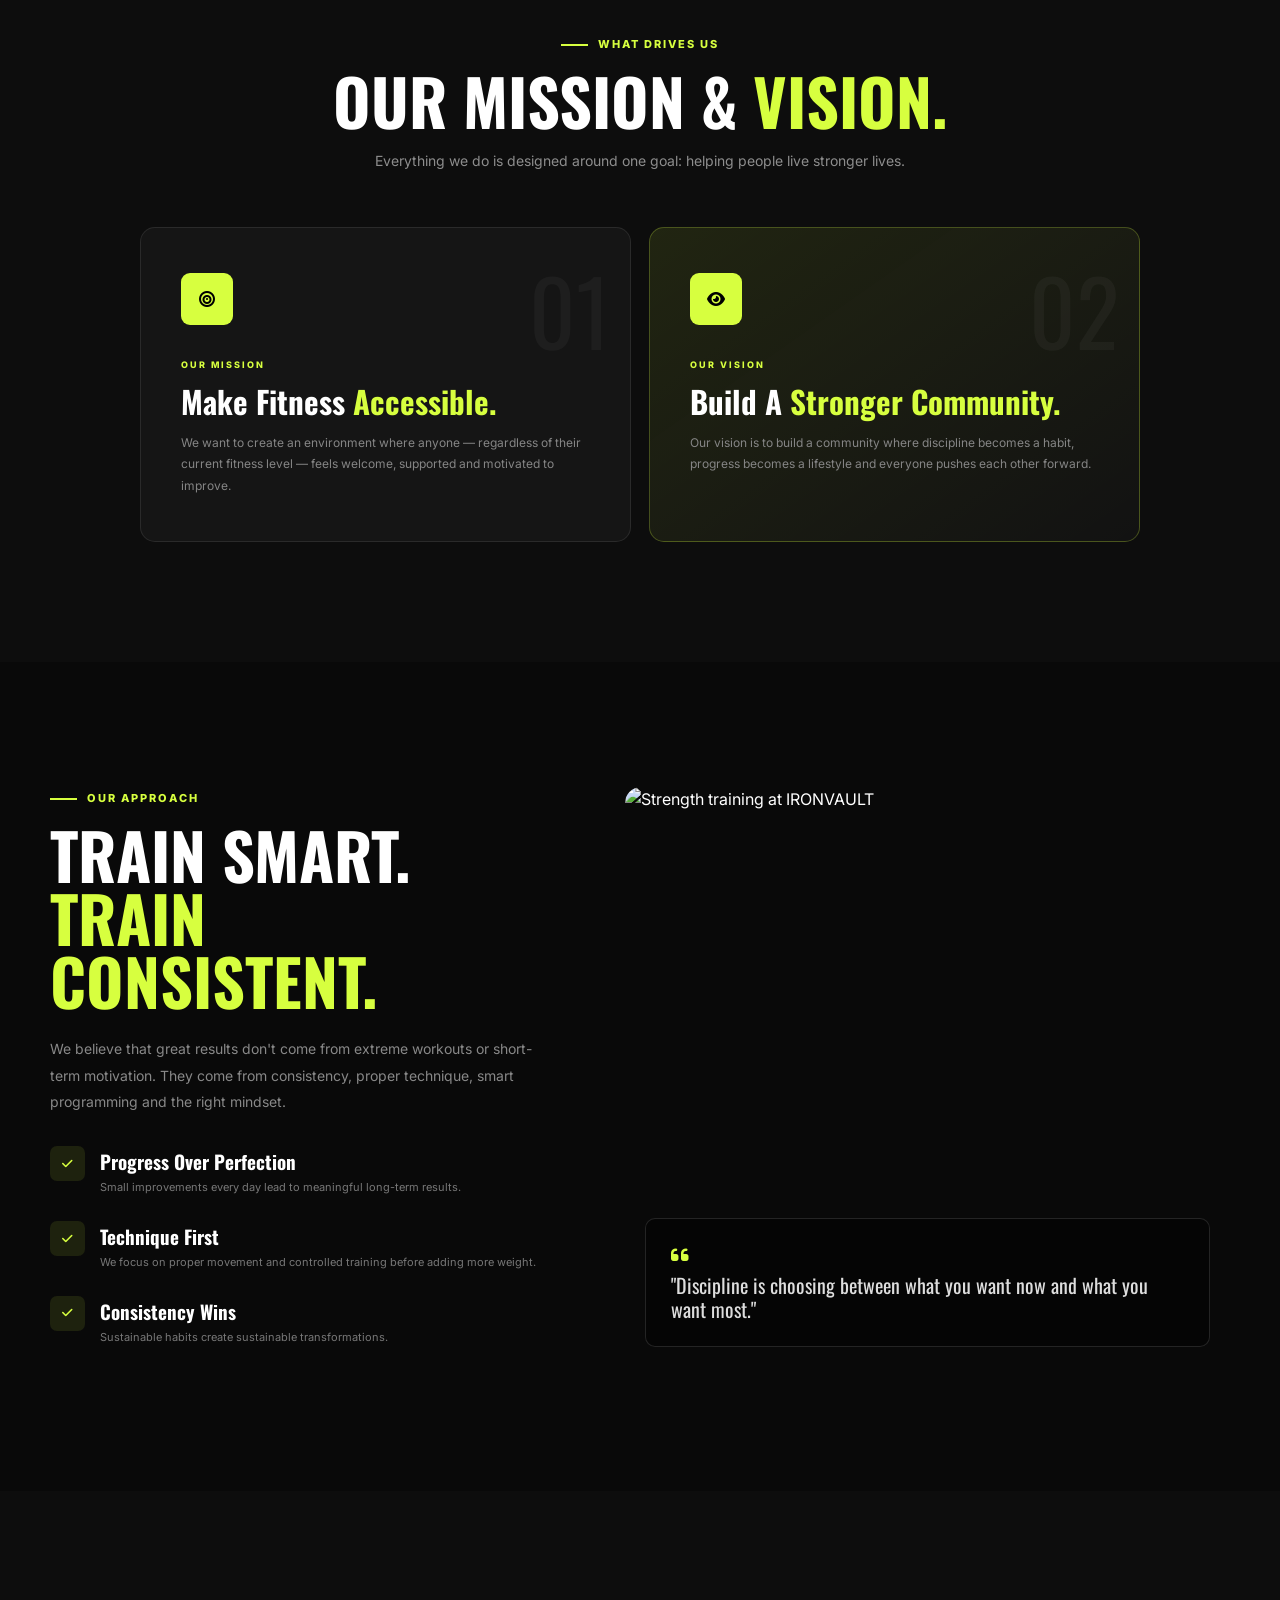
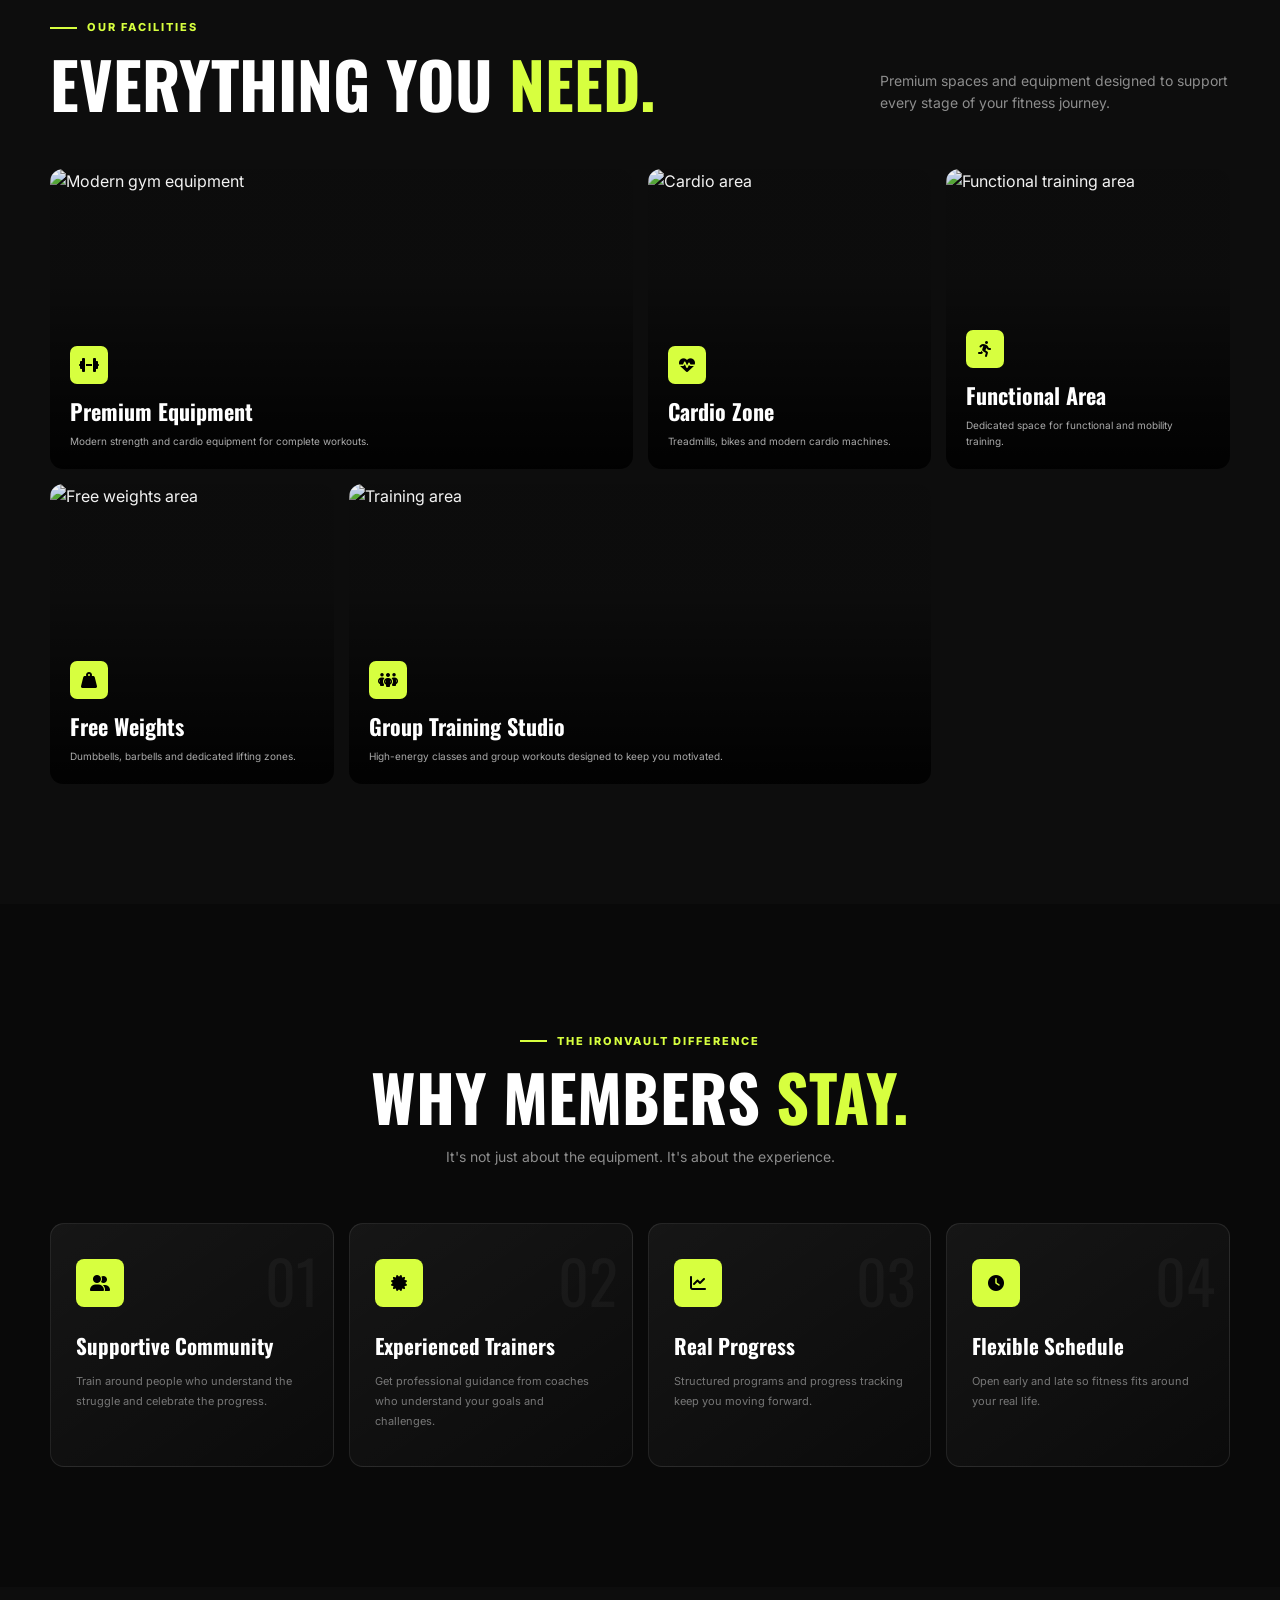
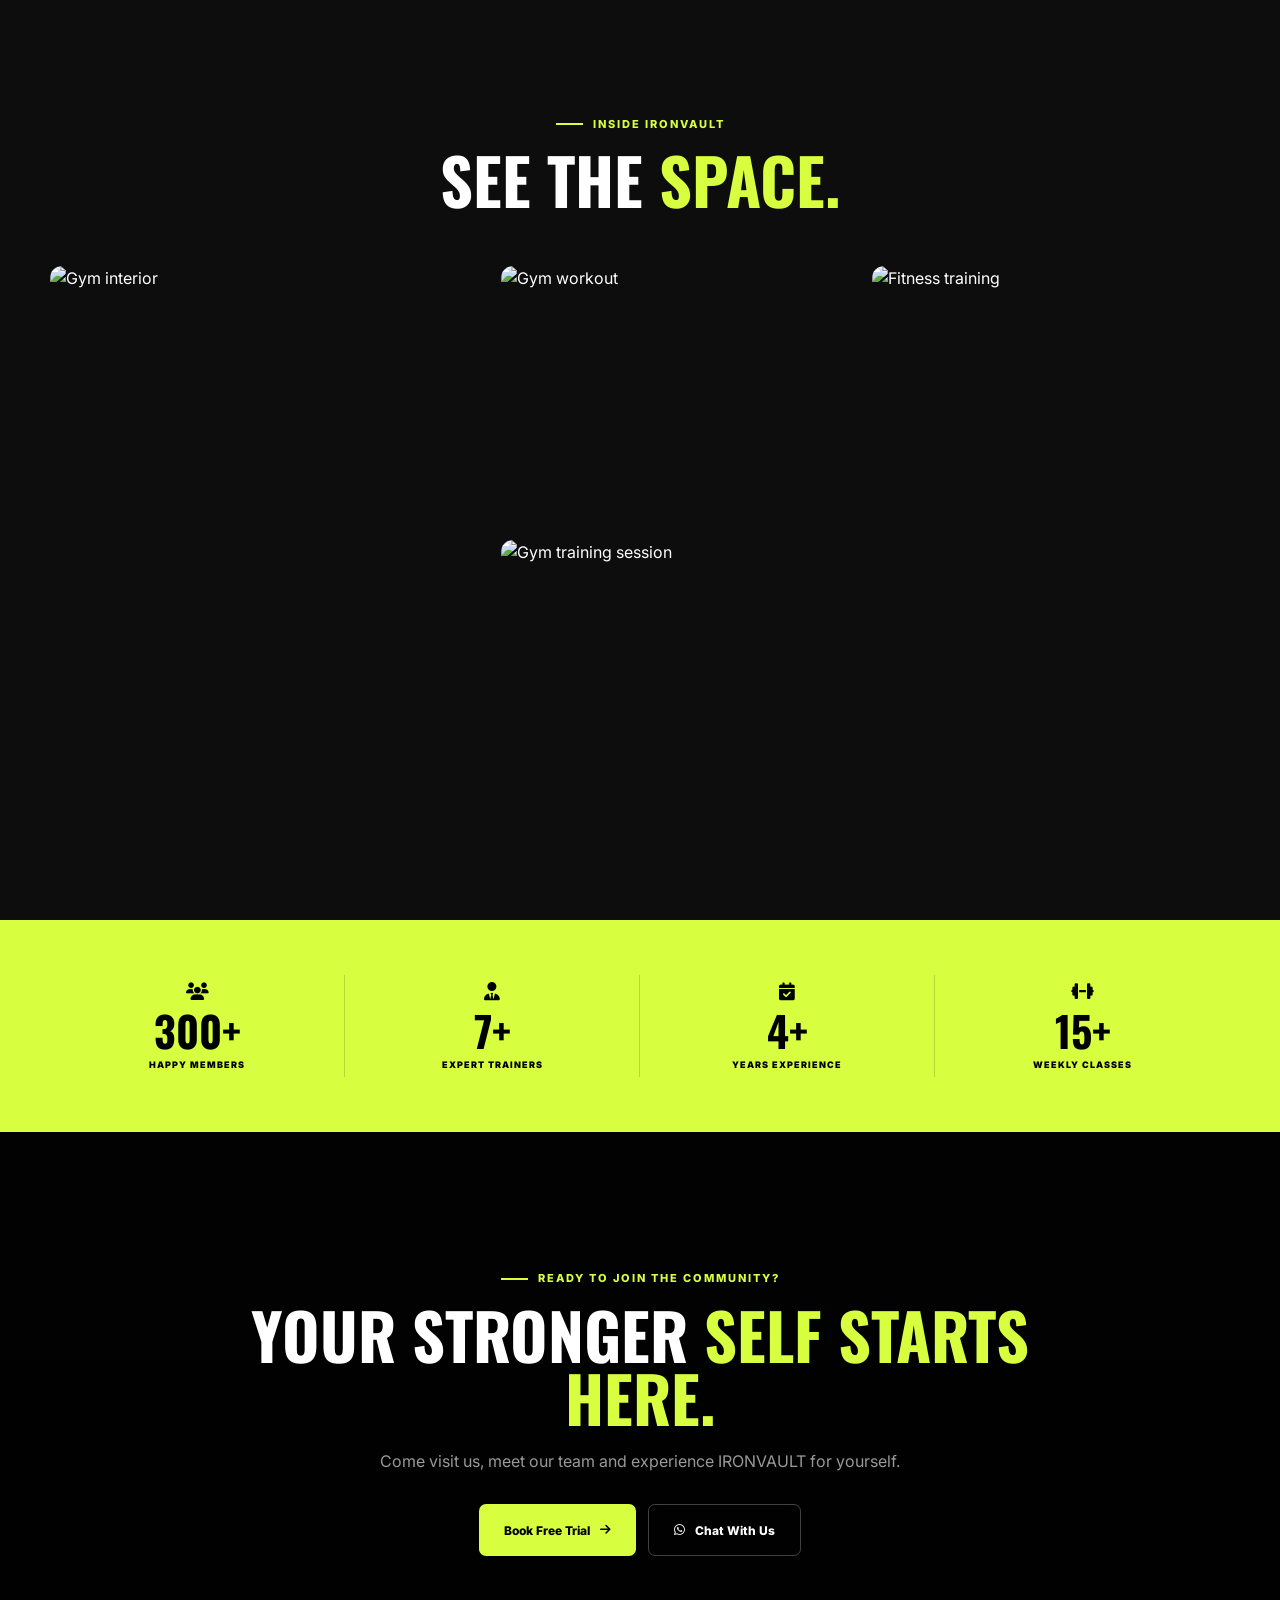
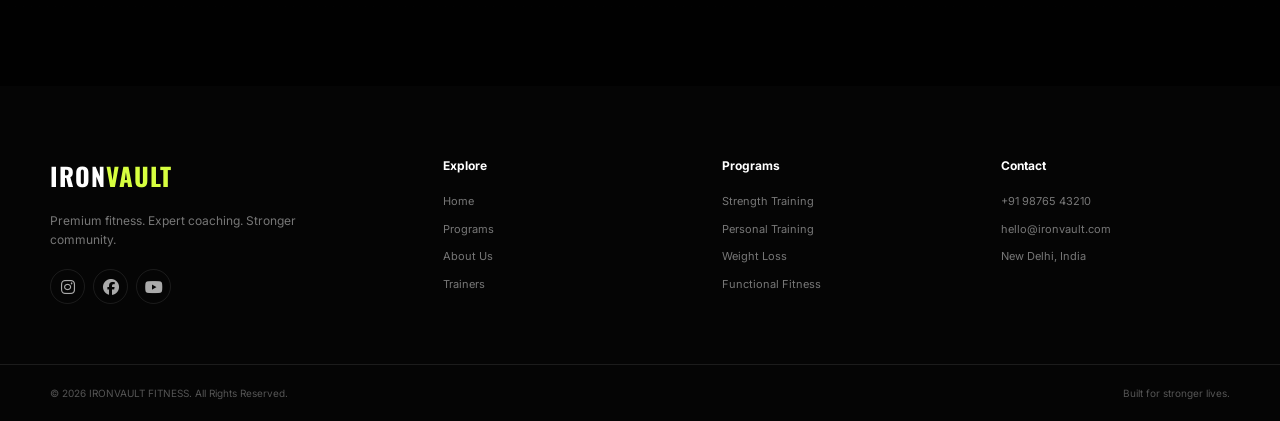
==== commit 70002908: "Update about.html" ====
--- a/about.html
+++ b/about.html
@@ -41,13 +41,13 @@
             <nav class="nav-links" id="navLinks">
 
                 <a href="index.html">Home</a>
-                <a href="/about/program/programs.html">Programs</a>
-                <a href="/about/about.html" class="active">About</a>
-                <a href="/about/program/trainers/trainers.html">Trainers</a>
-                <a href="/about/program/membership/membership.html">Pricing</a>
-                <a href="/about/program/trainers/contact/contact.html">Contact</a>
-
-                <a href="/about/program/trainers/contact/contact.html" class="nav-cta">
+                <a href="programs.html">Programs</a>
+                <a href="about.html" class="active">About</a>
+                <a href="trainers.html">Trainers</a>
+                <a href="membership.html">Pricing</a>
+                <a href="contact.html">Contact</a>
+
+                <a href="contact.html" class="nav-cta">
                     Join Now
                     <i class="fa-solid fa-arrow-right"></i>
                 </a>
@@ -813,7 +813,7 @@
 
                 <div class="cta-buttons">
 
-                    <a href="/about/program/trainers/contact/contact.html" class="btn btn-primary">
+                    <a href="contact.html" class="btn btn-primary">
                         Book Free Trial
                         <i class="fa-solid fa-arrow-right"></i>
                     </a>
@@ -878,9 +878,9 @@
                 <h4>Explore</h4>
 
                 <a href="index.html">Home</a>
-                <a href="/about/program/programs.html">Programs</a>
-                <a href="/about/about.html">About Us</a>
-                <a href="/about/program/trainers/trainers.html">Trainers</a>
+                <a href="programs.html">Programs</a>
+                <a href="about.html">About Us</a>
+                <a href="trainers.html">Trainers</a>
 
             </div>
 
@@ -889,10 +889,10 @@
 
                 <h4>Programs</h4>
 
-                <a href="index.html#programs">Strength Training</a>
-                <a href="index.html#programs">Personal Training</a>
-                <a href="index.html#programs">Weight Loss</a>
-                <a href="index.html#programs">Functional Fitness</a>
+                <a href="programs.html">Strength Training</a>
+                <a href="programs.html">Personal Training</a>
+                <a href="programs.html">Weight Loss</a>
+                <a href="programs.html">Functional Fitness</a>
 
             </div>
 
@@ -954,4 +954,4 @@
 
 </body>
 
-</html>+</html>
